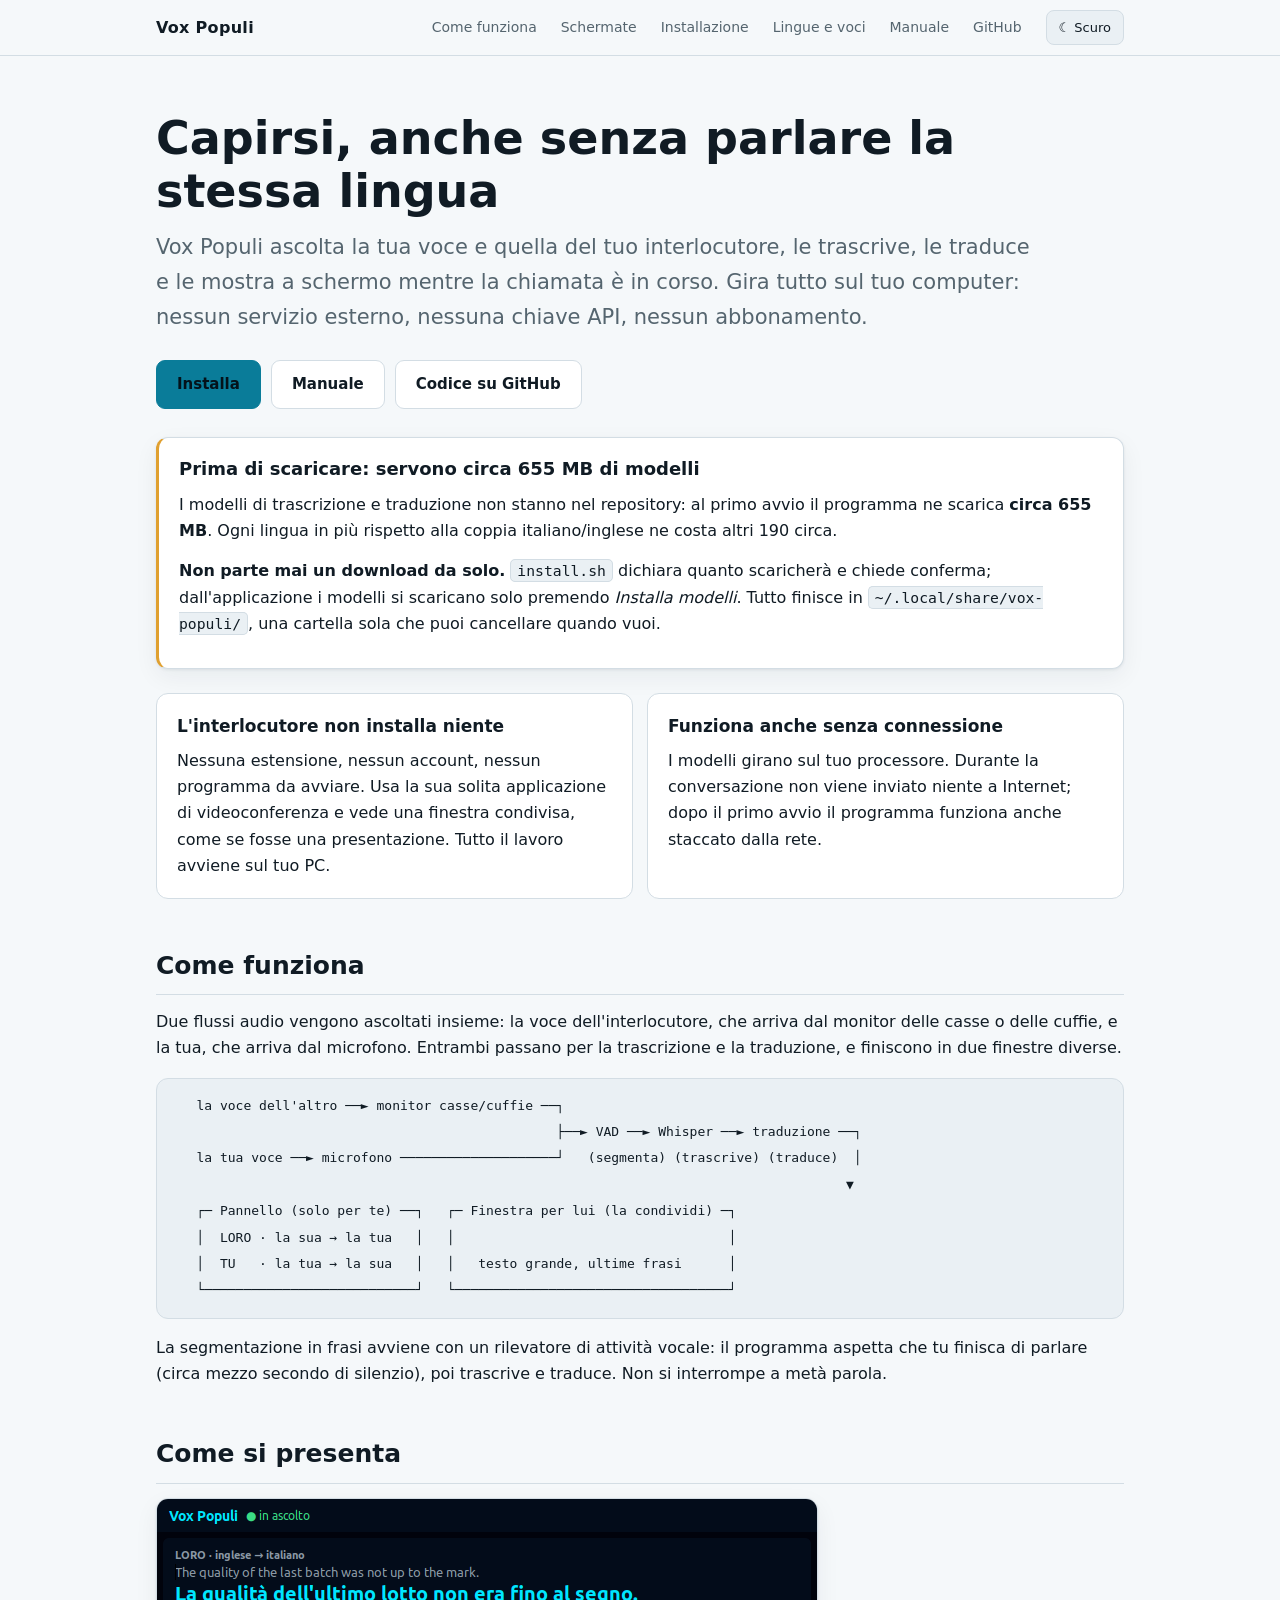
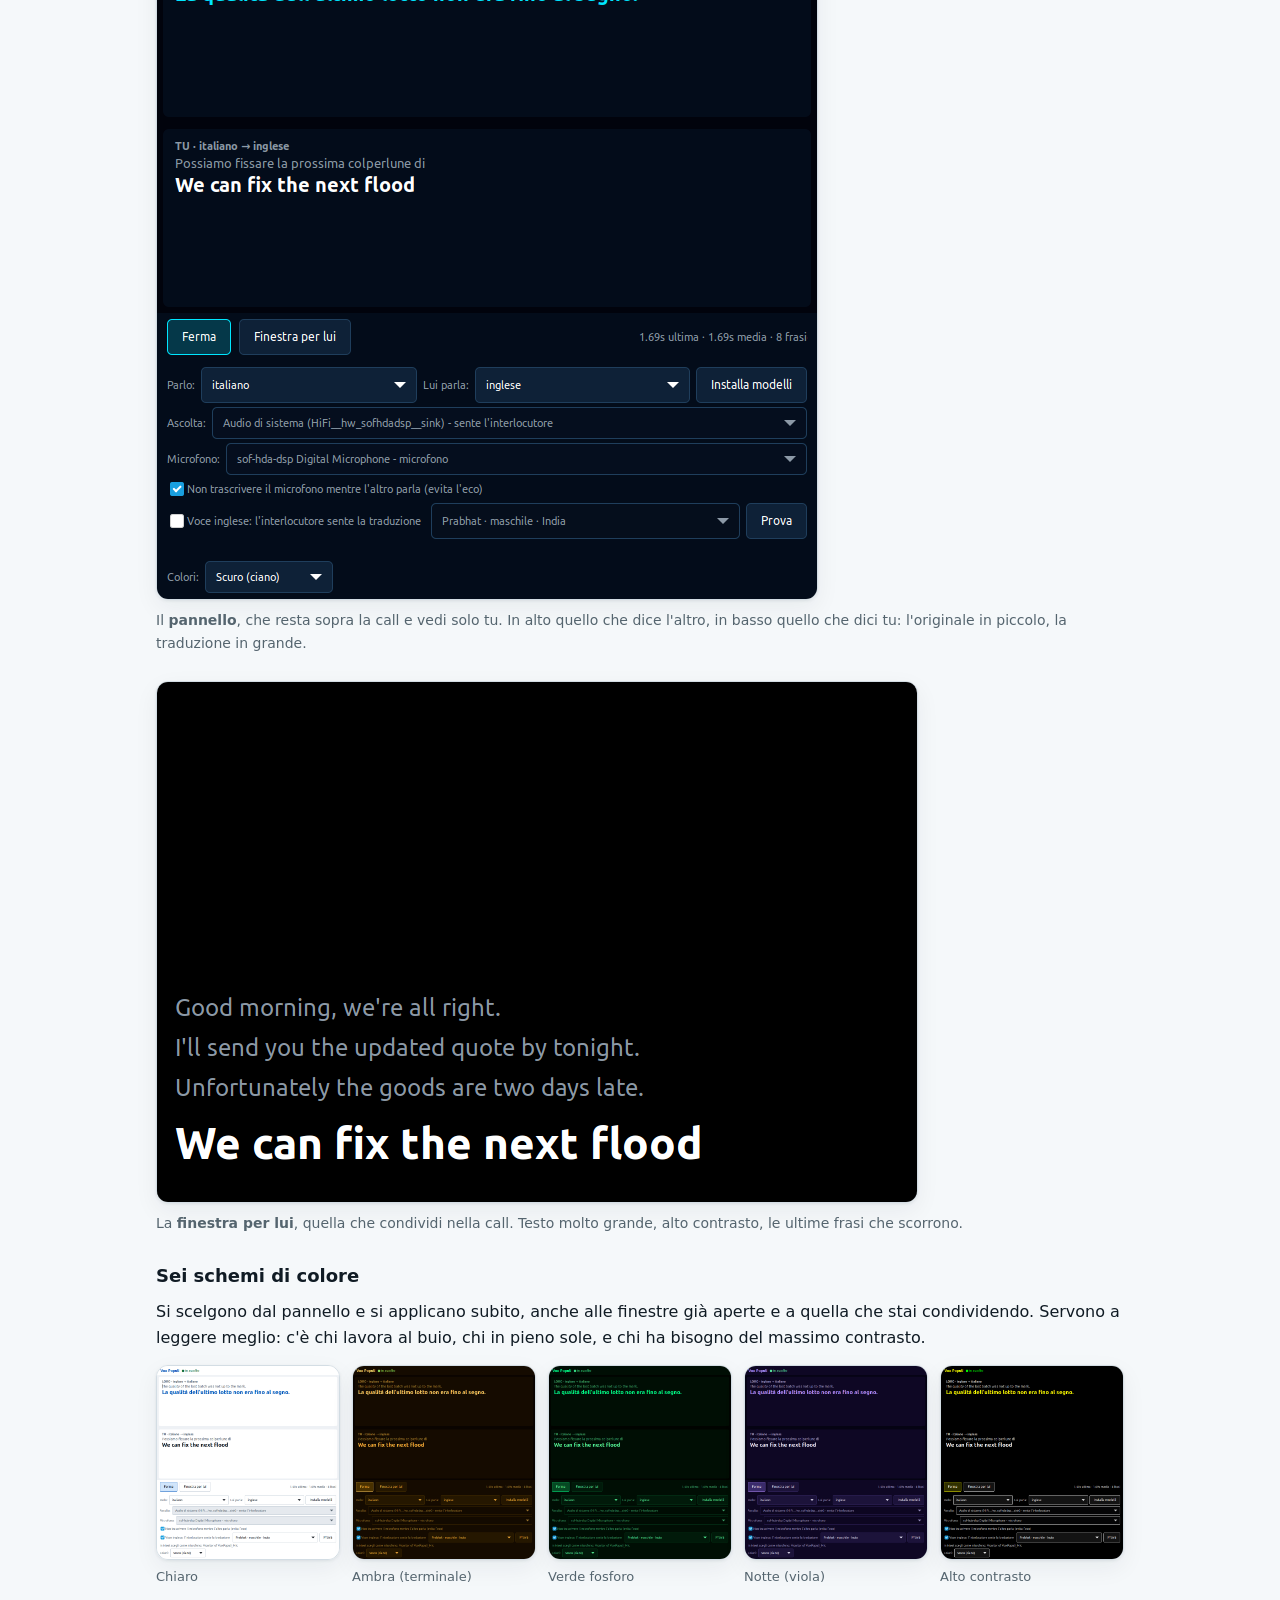
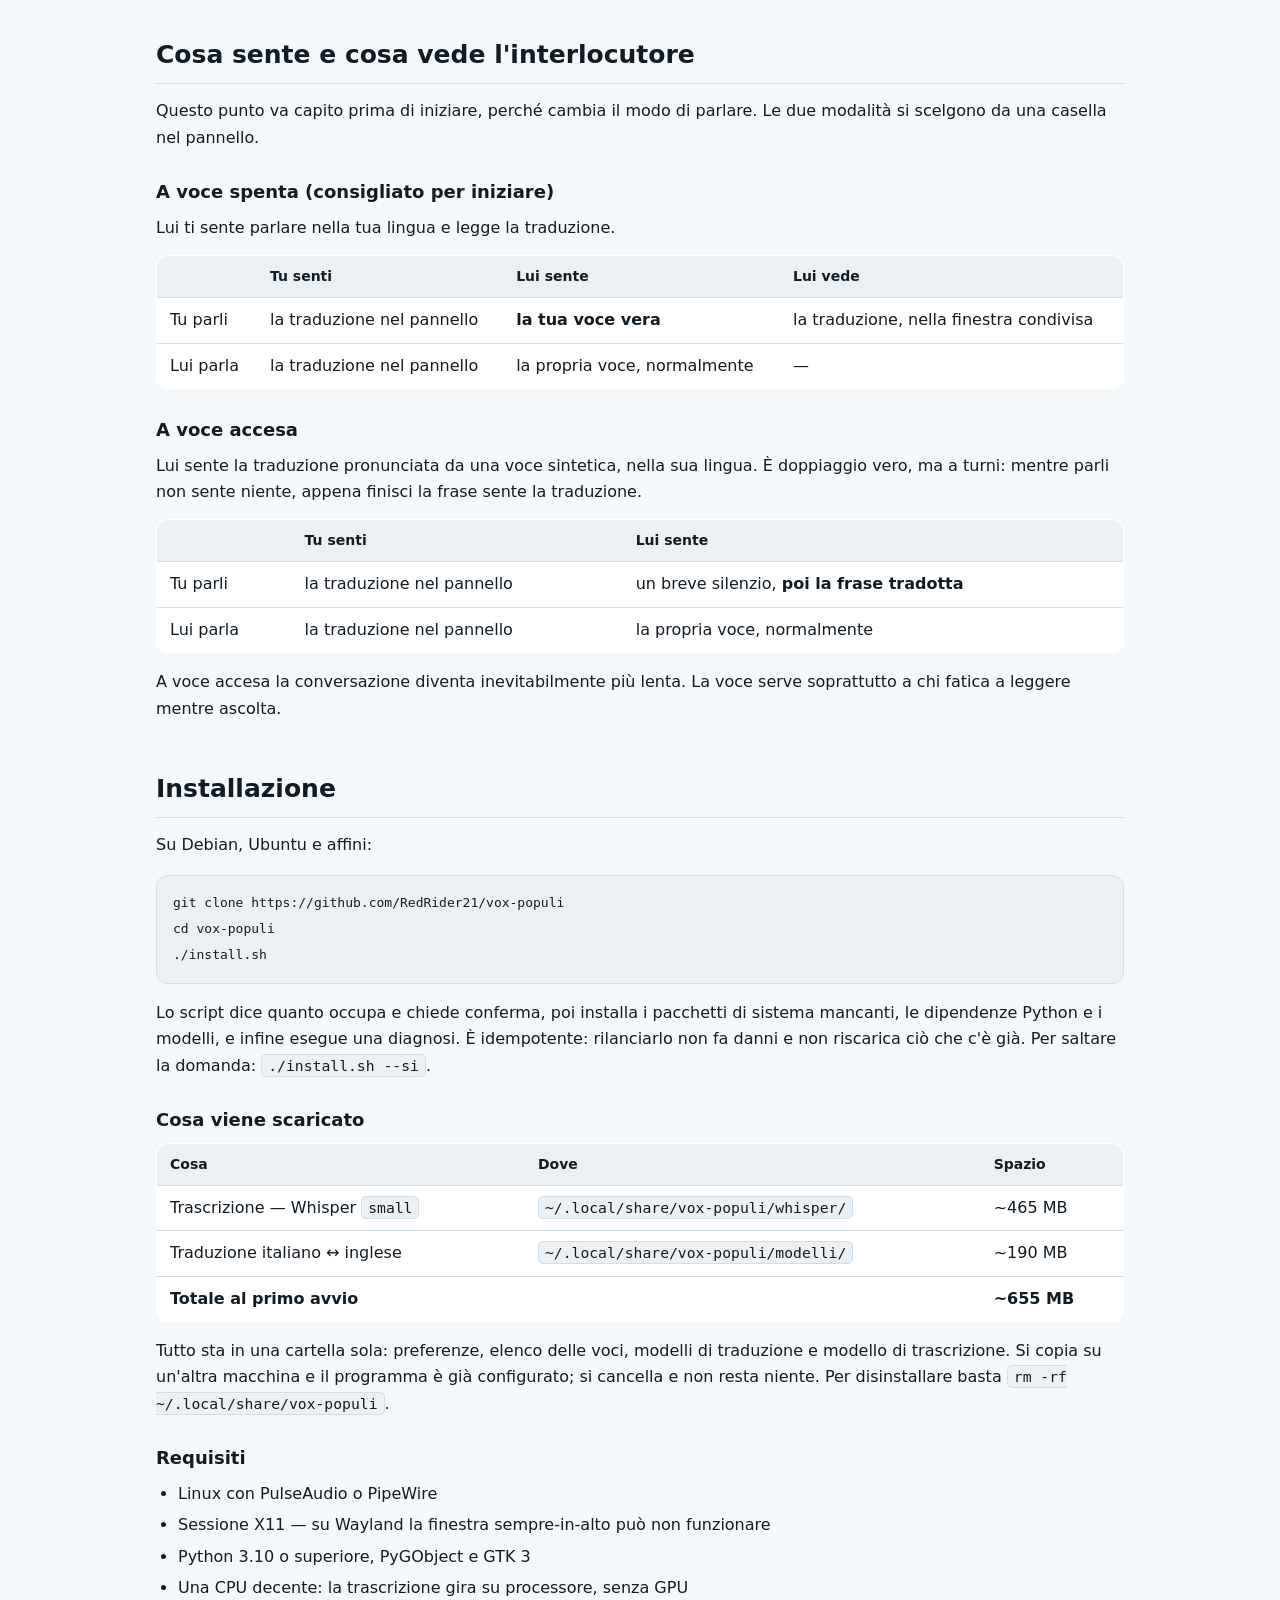
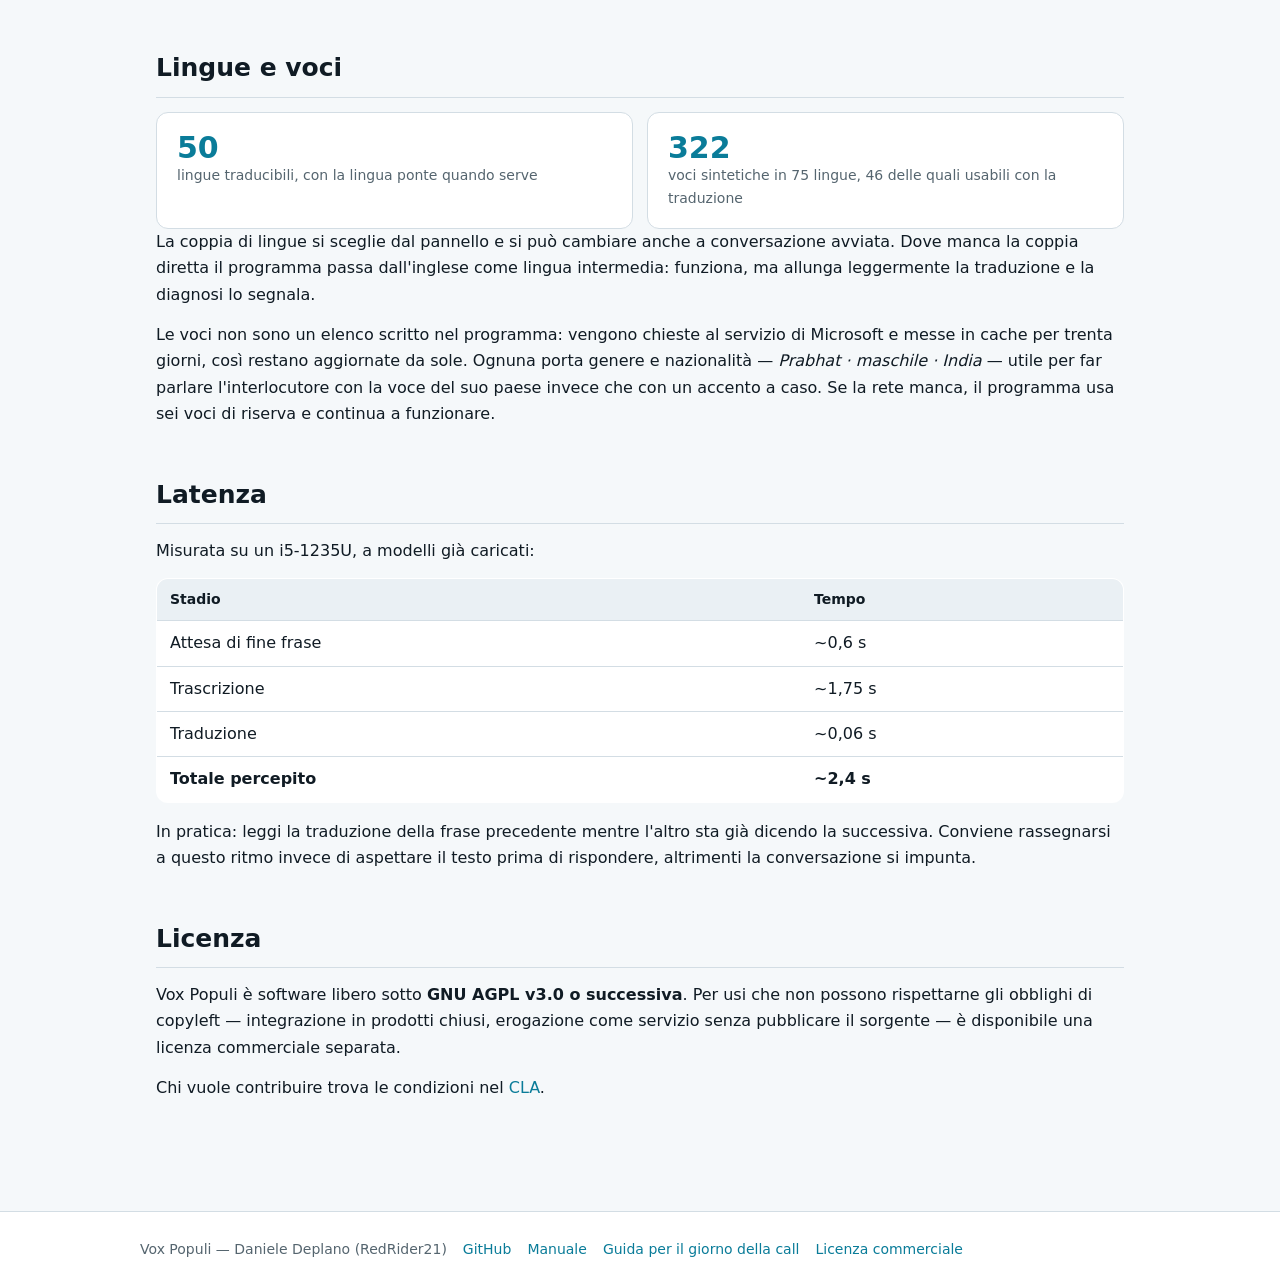
==== docs/index.html @ bb4cc0db "Sito del progetto con temi chiaro e scuro Tre pagine in docs/, senza dipendenze esterne: index.html " ====
<!DOCTYPE html>
<html lang="it">
<head>
<meta charset="utf-8">
<meta name="viewport" content="width=device-width, initial-scale=1">
<title>Vox Populi — traduzione simultanea per le videochiamate</title>
<meta name="description" content="Sottotitoli e voce tradotti in tempo reale per Google Meet e le altre videochiamate. Tutto in locale, nessun servizio esterno, nessuna chiave API. L'interlocutore non deve installare niente.">
<link rel="stylesheet" href="stile.css">
</head>
<body>

<header class="top">
  <div class="riga">
    <span class="marchio">Vox Populi</span>
    <nav>
      <a href="#come-funziona">Come funziona</a>
      <a href="#schermate">Schermate</a>
      <a href="#installazione">Installazione</a>
      <a href="#lingue">Lingue e voci</a>
      <a href="manuale.html">Manuale</a>
      <a href="https://github.com/RedRider21/vox-populi">GitHub</a>
    </nav>
    <button id="cambia-tema" type="button">☾ Scuro</button>
  </div>
</header>

<div class="eroe">
  <h1>Capirsi, anche senza parlare la stessa lingua</h1>
  <p class="sottotitolo">
    Vox Populi ascolta la tua voce e quella del tuo interlocutore, le trascrive,
    le traduce e le mostra a schermo mentre la chiamata è in corso. Gira tutto
    sul tuo computer: nessun servizio esterno, nessuna chiave API, nessun
    abbonamento.
  </p>
  <div class="pulsanti">
    <a class="pulsante principale" href="#installazione">Installa</a>
    <a class="pulsante" href="manuale.html">Manuale</a>
    <a class="pulsante" href="https://github.com/RedRider21/vox-populi">Codice su GitHub</a>
  </div>
</div>

<main>

<section>
  <div class="avviso attenzione">
    <h3>Prima di scaricare: servono circa 655 MB di modelli</h3>
    <p>
      I modelli di trascrizione e traduzione non stanno nel repository: al primo
      avvio il programma ne scarica <strong>circa 655 MB</strong>. Ogni lingua in
      più rispetto alla coppia italiano/inglese ne costa altri 190 circa.
    </p>
    <p>
      <strong>Non parte mai un download da solo.</strong> <code>install.sh</code>
      dichiara quanto scaricherà e chiede conferma; dall'applicazione i modelli si
      scaricano solo premendo <em>Installa modelli</em>. Tutto finisce in
      <code>~/.local/share/vox-populi/</code>, una cartella sola che puoi
      cancellare quando vuoi.
    </p>
  </div>

  <div class="griglia due">
    <div class="scheda">
      <h3>L'interlocutore non installa niente</h3>
      <p>
        Nessuna estensione, nessun account, nessun programma da avviare. Usa la
        sua solita applicazione di videoconferenza e vede una finestra condivisa,
        come se fosse una presentazione. Tutto il lavoro avviene sul tuo PC.
      </p>
    </div>
    <div class="scheda">
      <h3>Funziona anche senza connessione</h3>
      <p>
        I modelli girano sul tuo processore. Durante la conversazione non viene
        inviato niente a Internet; dopo il primo avvio il programma funziona
        anche staccato dalla rete.
      </p>
    </div>
  </div>
</section>

<section id="come-funziona">
  <h2>Come funziona</h2>
  <p>
    Due flussi audio vengono ascoltati insieme: la voce dell'interlocutore, che
    arriva dal monitor delle casse o delle cuffie, e la tua, che arriva dal
    microfono. Entrambi passano per la trascrizione e la traduzione, e finiscono
    in due finestre diverse.
  </p>
<pre><code>   la voce dell'altro ──► monitor casse/cuffie ──┐
                                                 ├──► VAD ──► Whisper ──► traduzione ──┐
   la tua voce ──► microfono ────────────────────┘   (segmenta) (trascrive) (traduce)  │
                                                                                      ▼
   ┌─ Pannello (solo per te) ──┐   ┌─ Finestra per lui (la condividi) ─┐
   │  LORO · la sua → la tua   │   │                                   │
   │  TU   · la tua → la sua   │   │   testo grande, ultime frasi      │
   └───────────────────────────┘   └───────────────────────────────────┘</code></pre>
  <p>
    La segmentazione in frasi avviene con un rilevatore di attività vocale: il
    programma aspetta che tu finisca di parlare (circa mezzo secondo di
    silenzio), poi trascrive e traduce. Non si interrompe a metà parola.
  </p>
</section>

<section id="schermate">
  <h2>Come si presenta</h2>

  <figure>
    <img src="img/pannello.png" alt="Il pannello con la conversazione in corso: in alto la traduzione di quello che dice l'interlocutore, in basso la propria">
    <figcaption>
      Il <strong>pannello</strong>, che resta sopra la call e vedi solo tu. In alto
      quello che dice l'altro, in basso quello che dici tu: l'originale in piccolo,
      la traduzione in grande.
    </figcaption>
  </figure>

  <figure>
    <img src="img/speaker.png" alt="La finestra condivisa con le frasi tradotte in testo molto grande">
    <figcaption>
      La <strong>finestra per lui</strong>, quella che condividi nella call. Testo
      molto grande, alto contrasto, le ultime frasi che scorrono.
    </figcaption>
  </figure>

  <h3>Sei schemi di colore</h3>
  <p>
    Si scelgono dal pannello e si applicano subito, anche alle finestre già
    aperte e a quella che stai condividendo. Servono a leggere meglio: c'è chi
    lavora al buio, chi in pieno sole, e chi ha bisogno del massimo contrasto.
  </p>
  <div class="temi">
    <figure>
      <img src="img/tema-chiaro.png" alt="Tema chiaro">
      <figcaption>Chiaro</figcaption>
    </figure>
    <figure>
      <img src="img/tema-ambra.png" alt="Tema ambra, colori da terminale">
      <figcaption>Ambra (terminale)</figcaption>
    </figure>
    <figure>
      <img src="img/tema-verde.png" alt="Tema verde fosforo">
      <figcaption>Verde fosforo</figcaption>
    </figure>
    <figure>
      <img src="img/tema-notte.png" alt="Tema notte, viola">
      <figcaption>Notte (viola)</figcaption>
    </figure>
    <figure>
      <img src="img/tema-contrasto.png" alt="Tema ad alto contrasto, bianco su nero">
      <figcaption>Alto contrasto</figcaption>
    </figure>
  </div>
</section>

<section>
  <h2>Cosa sente e cosa vede l'interlocutore</h2>
  <p>
    Questo punto va capito prima di iniziare, perché cambia il modo di parlare.
    Le due modalità si scelgono da una casella nel pannello.
  </p>

  <h3>A voce spenta (consigliato per iniziare)</h3>
  <p>Lui ti sente parlare nella tua lingua e legge la traduzione.</p>
  <table>
    <tr><th></th><th>Tu senti</th><th>Lui sente</th><th>Lui vede</th></tr>
    <tr><td>Tu parli</td><td>la traduzione nel pannello</td><td><strong>la tua voce vera</strong></td><td>la traduzione, nella finestra condivisa</td></tr>
    <tr><td>Lui parla</td><td>la traduzione nel pannello</td><td>la propria voce, normalmente</td><td>—</td></tr>
  </table>

  <h3>A voce accesa</h3>
  <p>
    Lui sente la traduzione pronunciata da una voce sintetica, nella sua lingua.
    È doppiaggio vero, ma a turni: mentre parli non sente niente, appena finisci
    la frase sente la traduzione.
  </p>
  <table>
    <tr><th></th><th>Tu senti</th><th>Lui sente</th></tr>
    <tr><td>Tu parli</td><td>la traduzione nel pannello</td><td>un breve silenzio, <strong>poi la frase tradotta</strong></td></tr>
    <tr><td>Lui parla</td><td>la traduzione nel pannello</td><td>la propria voce, normalmente</td></tr>
  </table>
  <p>
    A voce accesa la conversazione diventa inevitabilmente più lenta. La voce
    serve soprattutto a chi fatica a leggere mentre ascolta.
  </p>
</section>

<section id="installazione">
  <h2>Installazione</h2>
  <p>Su Debian, Ubuntu e affini:</p>
<pre><code>git clone https://github.com/RedRider21/vox-populi
cd vox-populi
./install.sh</code></pre>
  <p>
    Lo script dice quanto occupa e chiede conferma, poi installa i pacchetti di
    sistema mancanti, le dipendenze Python e i modelli, e infine esegue una
    diagnosi. È idempotente: rilanciarlo non fa danni e non riscarica ciò che
    c'è già. Per saltare la domanda: <code>./install.sh --si</code>.
  </p>

  <h3>Cosa viene scaricato</h3>
  <table>
    <tr><th>Cosa</th><th>Dove</th><th>Spazio</th></tr>
    <tr><td>Trascrizione — Whisper <code>small</code></td><td><code>~/.local/share/vox-populi/whisper/</code></td><td>~465 MB</td></tr>
    <tr><td>Traduzione italiano ↔ inglese</td><td><code>~/.local/share/vox-populi/modelli/</code></td><td>~190 MB</td></tr>
    <tr><td><strong>Totale al primo avvio</strong></td><td></td><td><strong>~655 MB</strong></td></tr>
  </table>
  <p>
    Tutto sta in una cartella sola: preferenze, elenco delle voci, modelli di
    traduzione e modello di trascrizione. Si copia su un'altra macchina e il
    programma è già configurato; si cancella e non resta niente. Per
    disinstallare basta <code>rm -rf ~/.local/share/vox-populi</code>.
  </p>

  <h3>Requisiti</h3>
  <ul>
    <li>Linux con PulseAudio o PipeWire</li>
    <li>Sessione X11 — su Wayland la finestra sempre-in-alto può non funzionare</li>
    <li>Python 3.10 o superiore, PyGObject e GTK 3</li>
    <li>Una CPU decente: la trascrizione gira su processore, senza GPU</li>
  </ul>
</section>

<section id="lingue">
  <h2>Lingue e voci</h2>
  <div class="griglia due">
    <div class="scheda">
      <div class="numero">50</div>
      <div class="etichetta">lingue traducibili, con la lingua ponte quando serve</div>
    </div>
    <div class="scheda">
      <div class="numero">322</div>
      <div class="etichetta">voci sintetiche in 75 lingue, 46 delle quali usabili con la traduzione</div>
    </div>
  </div>
  <p>
    La coppia di lingue si sceglie dal pannello e si può cambiare anche a
    conversazione avviata. Dove manca la coppia diretta il programma passa
    dall'inglese come lingua intermedia: funziona, ma allunga leggermente la
    traduzione e la diagnosi lo segnala.
  </p>
  <p>
    Le voci non sono un elenco scritto nel programma: vengono chieste al
    servizio di Microsoft e messe in cache per trenta giorni, così restano
    aggiornate da sole. Ognuna porta genere e nazionalità — <em>Prabhat ·
    maschile · India</em> — utile per far parlare l'interlocutore con la voce del
    suo paese invece che con un accento a caso. Se la rete manca, il programma
    usa sei voci di riserva e continua a funzionare.
  </p>
</section>

<section>
  <h2>Latenza</h2>
  <p>Misurata su un i5-1235U, a modelli già caricati:</p>
  <table>
    <tr><th>Stadio</th><th>Tempo</th></tr>
    <tr><td>Attesa di fine frase</td><td>~0,6 s</td></tr>
    <tr><td>Trascrizione</td><td>~1,75 s</td></tr>
    <tr><td>Traduzione</td><td>~0,06 s</td></tr>
    <tr><td><strong>Totale percepito</strong></td><td><strong>~2,4 s</strong></td></tr>
  </table>
  <p>
    In pratica: leggi la traduzione della frase precedente mentre l'altro sta già
    dicendo la successiva. Conviene rassegnarsi a questo ritmo invece di
    aspettare il testo prima di rispondere, altrimenti la conversazione si
    impunta.
  </p>
</section>

<section>
  <h2>Licenza</h2>
  <p>
    Vox Populi è software libero sotto <strong>GNU AGPL v3.0 o successiva</strong>.
    Per usi che non possono rispettarne gli obblighi di copyleft — integrazione in
    prodotti chiusi, erogazione come servizio senza pubblicare il sorgente — è
    disponibile una licenza commerciale separata.
  </p>
  <p>
    Chi vuole contribuire trova le condizioni nel
    <a href="https://github.com/RedRider21/vox-populi/blob/master/CLA.md">CLA</a>.
  </p>
</section>

</main>

<footer>
  <div class="riga">
    <span>Vox Populi — Daniele Deplano (RedRider21)</span>
    <a href="https://github.com/RedRider21/vox-populi">GitHub</a>
    <a href="manuale.html">Manuale</a>
    <a href="guida-call.html">Guida per il giorno della call</a>
    <a href="https://github.com/RedRider21/vox-populi/blob/master/COMMERCIAL.md">Licenza commerciale</a>
  </div>
</footer>

<button id="torna-su" type="button" aria-label="Torna su">↑</button>

<script src="sito.js"></script>
</body>
</html>
---- docs/stile.css ----
/* Vox Populi - foglio di stile del sito. Nessuna dipendenza esterna.
   Due temi, chiaro e scuro: di serie segue le preferenze del sistema, il
   pulsante in alto a destra ne forza uno e lo ricorda.
   I colori sono quelli del tema "scuro" dell'applicazione, cosi' il sito e
   il programma si somigliano. */

:root {
  --accent: #0a7c99;
  --accent-forte: #00b8d4;
  --fondo: #f5f8fa;
  --fondo-2: #ffffff;
  --fondo-3: #eaf0f4;
  --testo: #101b24;
  --testo-tenue: #55656f;
  --bordo: #d3dde4;
  --ombra: 0 1px 3px rgba(16,40,55,.08), 0 8px 24px rgba(16,40,55,.06);
  --raggio: 12px;
  --larghezza: 1000px;
}

html[data-tema="scuro"] {
  --accent: #00e5ff;
  --accent-forte: #7df3ff;
  --fondo: #050a14;
  --fondo-2: #0a1422;
  --fondo-3: #0b1a28;
  --testo: #d6f6ff;
  --testo-tenue: #7fa3b3;
  --bordo: #17293a;
  --ombra: 0 1px 3px rgba(0,0,0,.5), 0 10px 30px rgba(0,0,0,.45);
}

@media (prefers-color-scheme: dark) {
  html:not([data-tema="chiaro"]) {
    --accent: #00e5ff;
    --accent-forte: #7df3ff;
    --fondo: #050a14;
    --fondo-2: #0a1422;
    --fondo-3: #0b1a28;
    --testo: #d6f6ff;
    --testo-tenue: #7fa3b3;
    --bordo: #17293a;
    --ombra: 0 1px 3px rgba(0,0,0,.5), 0 10px 30px rgba(0,0,0,.45);
  }
}

* { box-sizing: border-box; }

body {
  margin: 0;
  background: var(--fondo);
  color: var(--testo);
  font: 16px/1.65 system-ui, -apple-system, "Segoe UI", Cantarell, sans-serif;
  -webkit-font-smoothing: antialiased;
}

a { color: var(--accent); text-decoration: none; }
a:hover { text-decoration: underline; }

img { max-width: 100%; height: auto; }

/* ------------------------------------------------------- intestazione ---- */
header.top {
  position: sticky; top: 0; z-index: 50;
  background: var(--fondo);
  border-bottom: 1px solid var(--bordo);
}
.top .riga {
  max-width: var(--larghezza); margin: 0 auto; padding: 10px 16px;
  display: flex; align-items: center; gap: 14px;
}
.top .marchio { font-weight: 700; letter-spacing: .3px; }
.top nav { margin-left: auto; display: flex; gap: 4px; align-items: center; }
.top nav a {
  color: var(--testo-tenue); padding: 6px 10px; border-radius: 8px;
  font-size: 14px;
}
.top nav a:hover { background: var(--fondo-3); color: var(--testo); text-decoration: none; }

#cambia-tema {
  background: var(--fondo-3); color: var(--testo);
  border: 1px solid var(--bordo); border-radius: 8px;
  padding: 6px 12px; font: inherit; font-size: 13px; cursor: pointer;
}
#cambia-tema:hover { border-color: var(--accent); }

/* --------------------------------------------------------------- testa ---- */
.eroe {
  max-width: var(--larghezza); margin: 0 auto; padding: 56px 16px 28px;
}
.eroe h1 {
  font-size: clamp(30px, 5vw, 46px); line-height: 1.15; margin: 0 0 12px;
}
.eroe .sottotitolo {
  font-size: clamp(17px, 2.2vw, 21px); color: var(--testo-tenue);
  margin: 0 0 26px; max-width: 42em;
}
.eroe .pulsanti { display: flex; flex-wrap: wrap; gap: 10px; }
.pulsante {
  display: inline-block; padding: 11px 20px; border-radius: 9px;
  border: 1px solid var(--bordo); background: var(--fondo-2);
  color: var(--testo); font-weight: 600; font-size: 15px;
}
.pulsante:hover { border-color: var(--accent); text-decoration: none; }
.pulsante.principale {
  background: var(--accent); border-color: var(--accent); color: #04121a;
}
.pulsante.principale:hover { background: var(--accent-forte); }

/* --------------------------------------------------------------- corpo ---- */
main { max-width: var(--larghezza); margin: 0 auto; padding: 0 16px 64px; }

section { margin: 0 0 46px; }
section h2 {
  font-size: 25px; margin: 0 0 14px; padding-bottom: 8px;
  border-bottom: 1px solid var(--bordo);
}
section h3 { font-size: 18px; margin: 26px 0 8px; }
p { margin: 0 0 14px; }
ul, ol { margin: 0 0 14px; padding-left: 22px; }
li { margin-bottom: 5px; }

code {
  font-family: ui-monospace, "Cascadia Code", "DejaVu Sans Mono", monospace;
  font-size: .92em; background: var(--fondo-3); padding: 2px 6px;
  border-radius: 5px; border: 1px solid var(--bordo);
}
pre {
  background: var(--fondo-3); border: 1px solid var(--bordo);
  border-radius: var(--raggio); padding: 14px 16px; overflow-x: auto;
}
pre code { background: none; border: none; padding: 0; font-size: 13px; }

table {
  width: 100%; border-collapse: collapse; margin: 0 0 16px;
  background: var(--fondo-2); border: 1px solid var(--bordo);
  border-radius: var(--raggio); overflow: hidden;
}
th, td { padding: 9px 13px; text-align: left; border-bottom: 1px solid var(--bordo); }
th { background: var(--fondo-3); font-size: 14px; }
tr:last-child td { border-bottom: none; }

/* riquadri ---------------------------------------------------------------- */
.avviso {
  background: var(--fondo-2); border: 1px solid var(--bordo);
  border-left: 3px solid var(--accent);
  border-radius: var(--raggio); padding: 16px 20px; margin: 0 0 24px;
  box-shadow: var(--ombra);
}
.avviso h3 { margin-top: 0; }
.avviso.attenzione { border-left-color: #e0a030; }
html[data-tema="scuro"] .avviso.attenzione { border-left-color: #ffcc66; }

.griglia { display: grid; gap: 14px; }
.griglia.due { grid-template-columns: repeat(auto-fit, minmax(280px, 1fr)); }
.scheda {
  background: var(--fondo-2); border: 1px solid var(--bordo);
  border-radius: var(--raggio); padding: 18px 20px;
}
.scheda h3 { margin-top: 0; font-size: 17px; }
.scheda p:last-child { margin-bottom: 0; }

.numero { font-size: 30px; font-weight: 700; color: var(--accent); line-height: 1.1; }
.numero + .etichetta { color: var(--testo-tenue); font-size: 14px; }

/* figure ------------------------------------------------------------------ */
figure { margin: 0 0 26px; }
figure img {
  border: 1px solid var(--bordo); border-radius: var(--raggio);
  box-shadow: var(--ombra); display: block;
}
figcaption {
  color: var(--testo-tenue); font-size: 14px; margin-top: 9px;
}
.temi { display: grid; gap: 12px; grid-template-columns: repeat(auto-fit, minmax(180px, 1fr)); }
.temi figure { margin: 0; }
.temi figcaption { margin-top: 6px; font-size: 13px; }

/* fondo ------------------------------------------------------------------- */
footer {
  border-top: 1px solid var(--bordo); background: var(--fondo-2);
  padding: 26px 16px; color: var(--testo-tenue); font-size: 14px;
}
footer .riga {
  max-width: var(--larghezza); margin: 0 auto;
  display: flex; flex-wrap: wrap; gap: 16px;
}

/* torna su ----------------------------------------------------------------- */
#torna-su {
  position: fixed; right: 18px; bottom: 18px; z-index: 60;
  width: 42px; height: 42px; border-radius: 50%;
  background: var(--fondo-2); color: var(--testo);
  border: 1px solid var(--bordo); box-shadow: var(--ombra);
  font-size: 17px; cursor: pointer;
  opacity: 0; pointer-events: none; transition: opacity .2s;
}
#torna-su.visibile { opacity: 1; pointer-events: auto; }
#torna-su:hover { border-color: var(--accent); }

@media (max-width: 600px) {
  .top nav { display: none; }
  .eroe { padding-top: 34px; }
  th, td { padding: 8px 10px; font-size: 14px; }
}
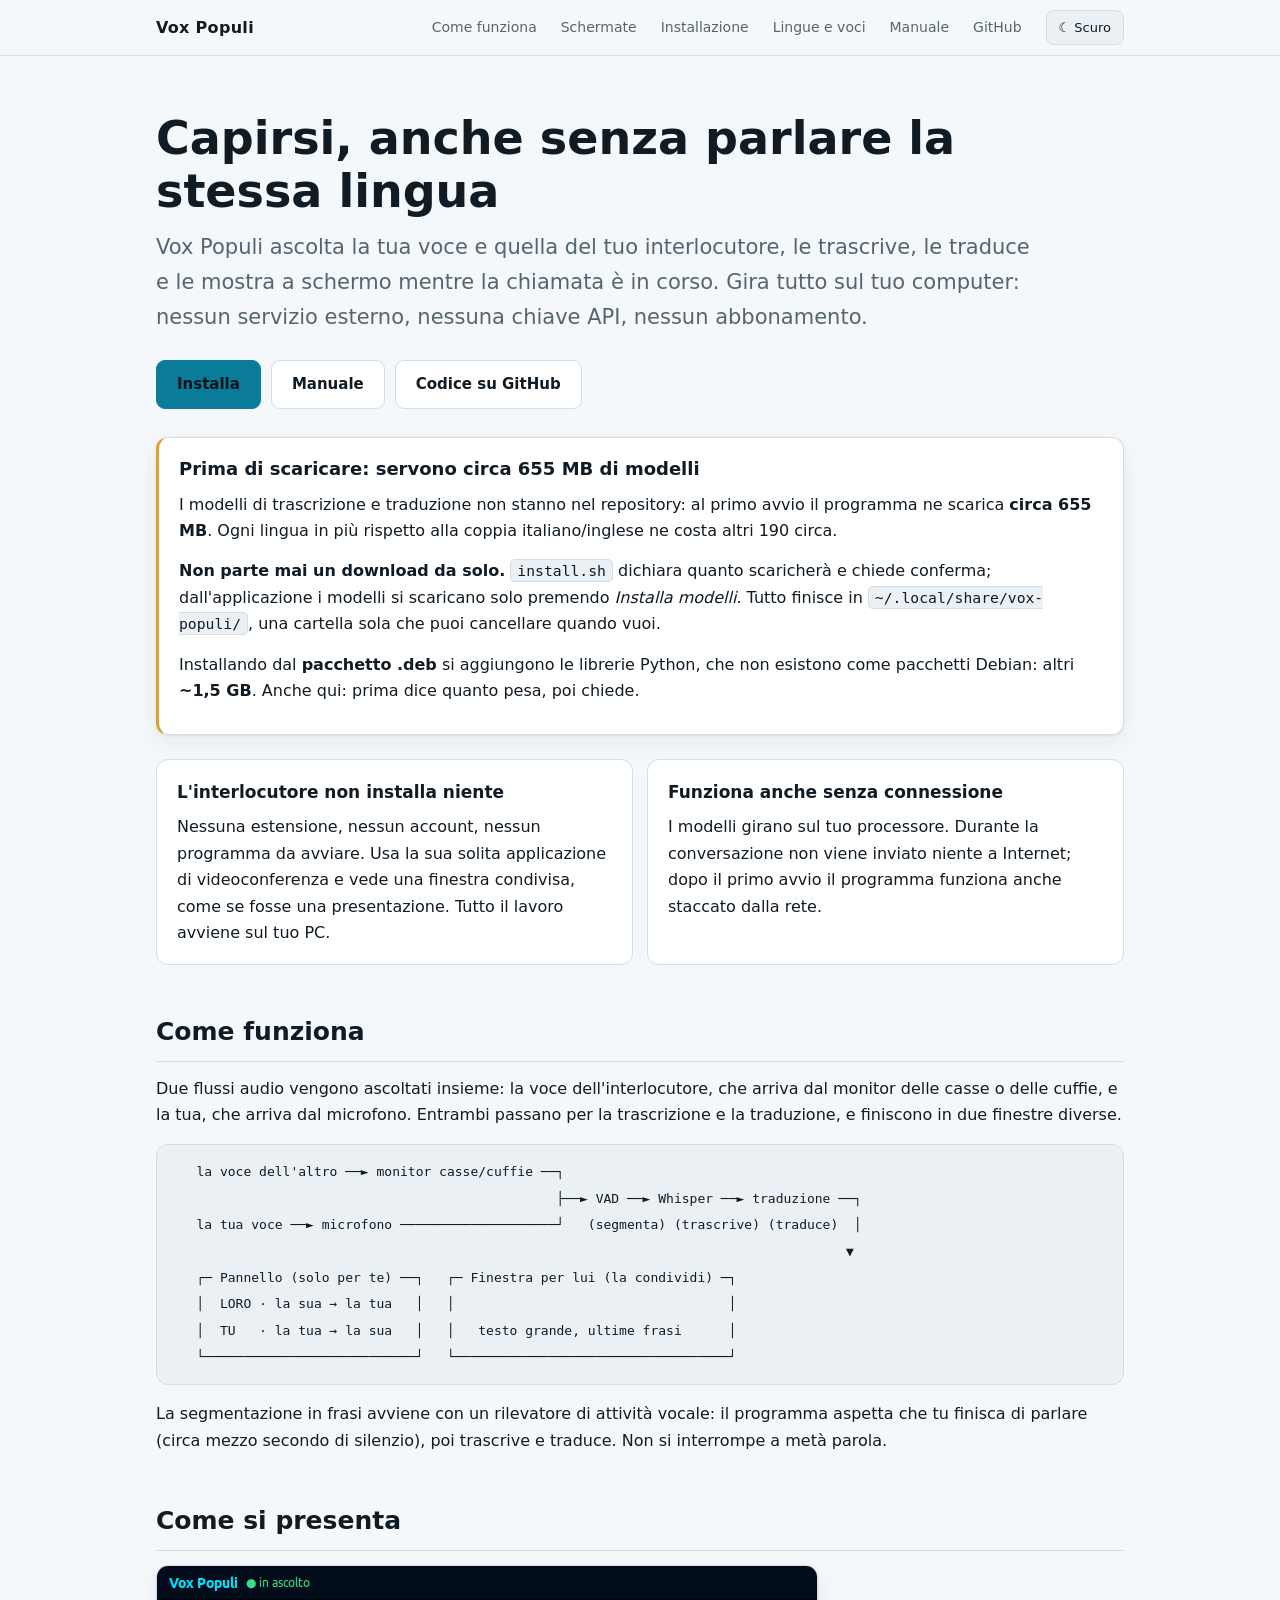
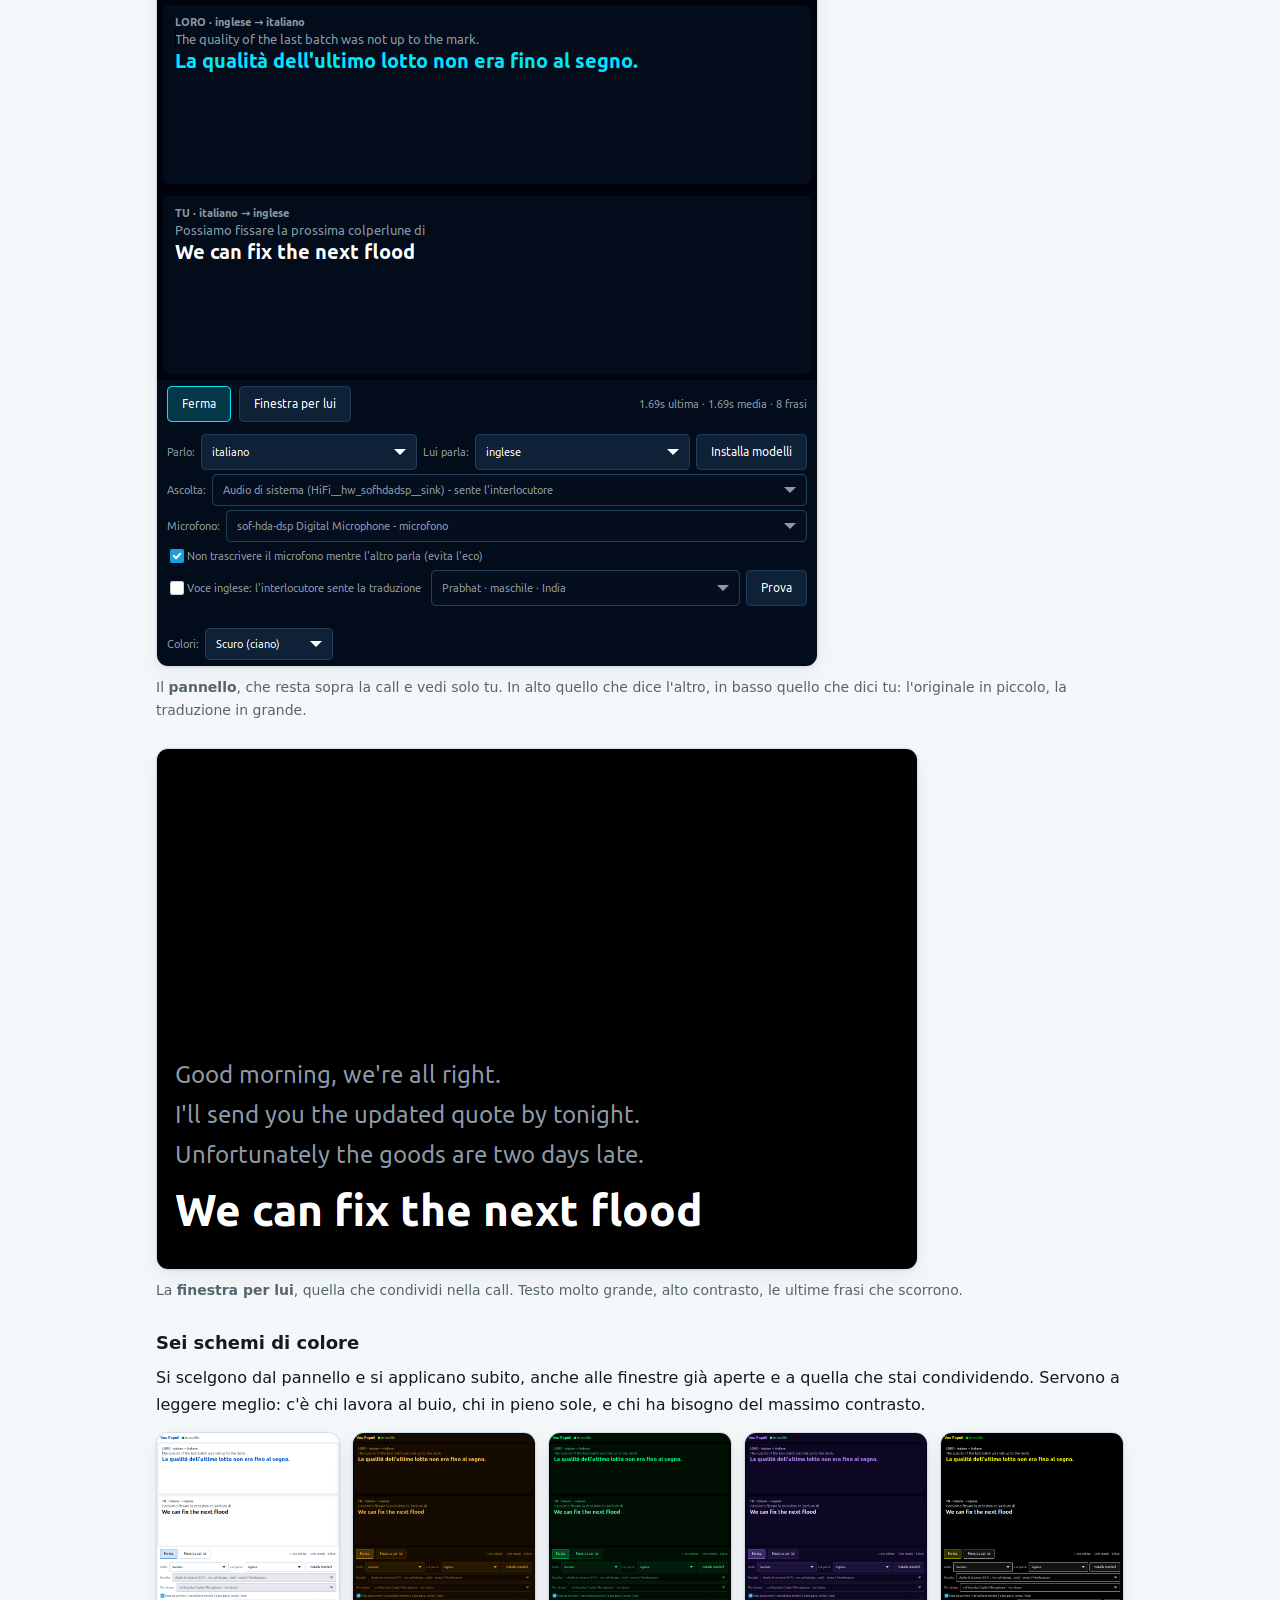
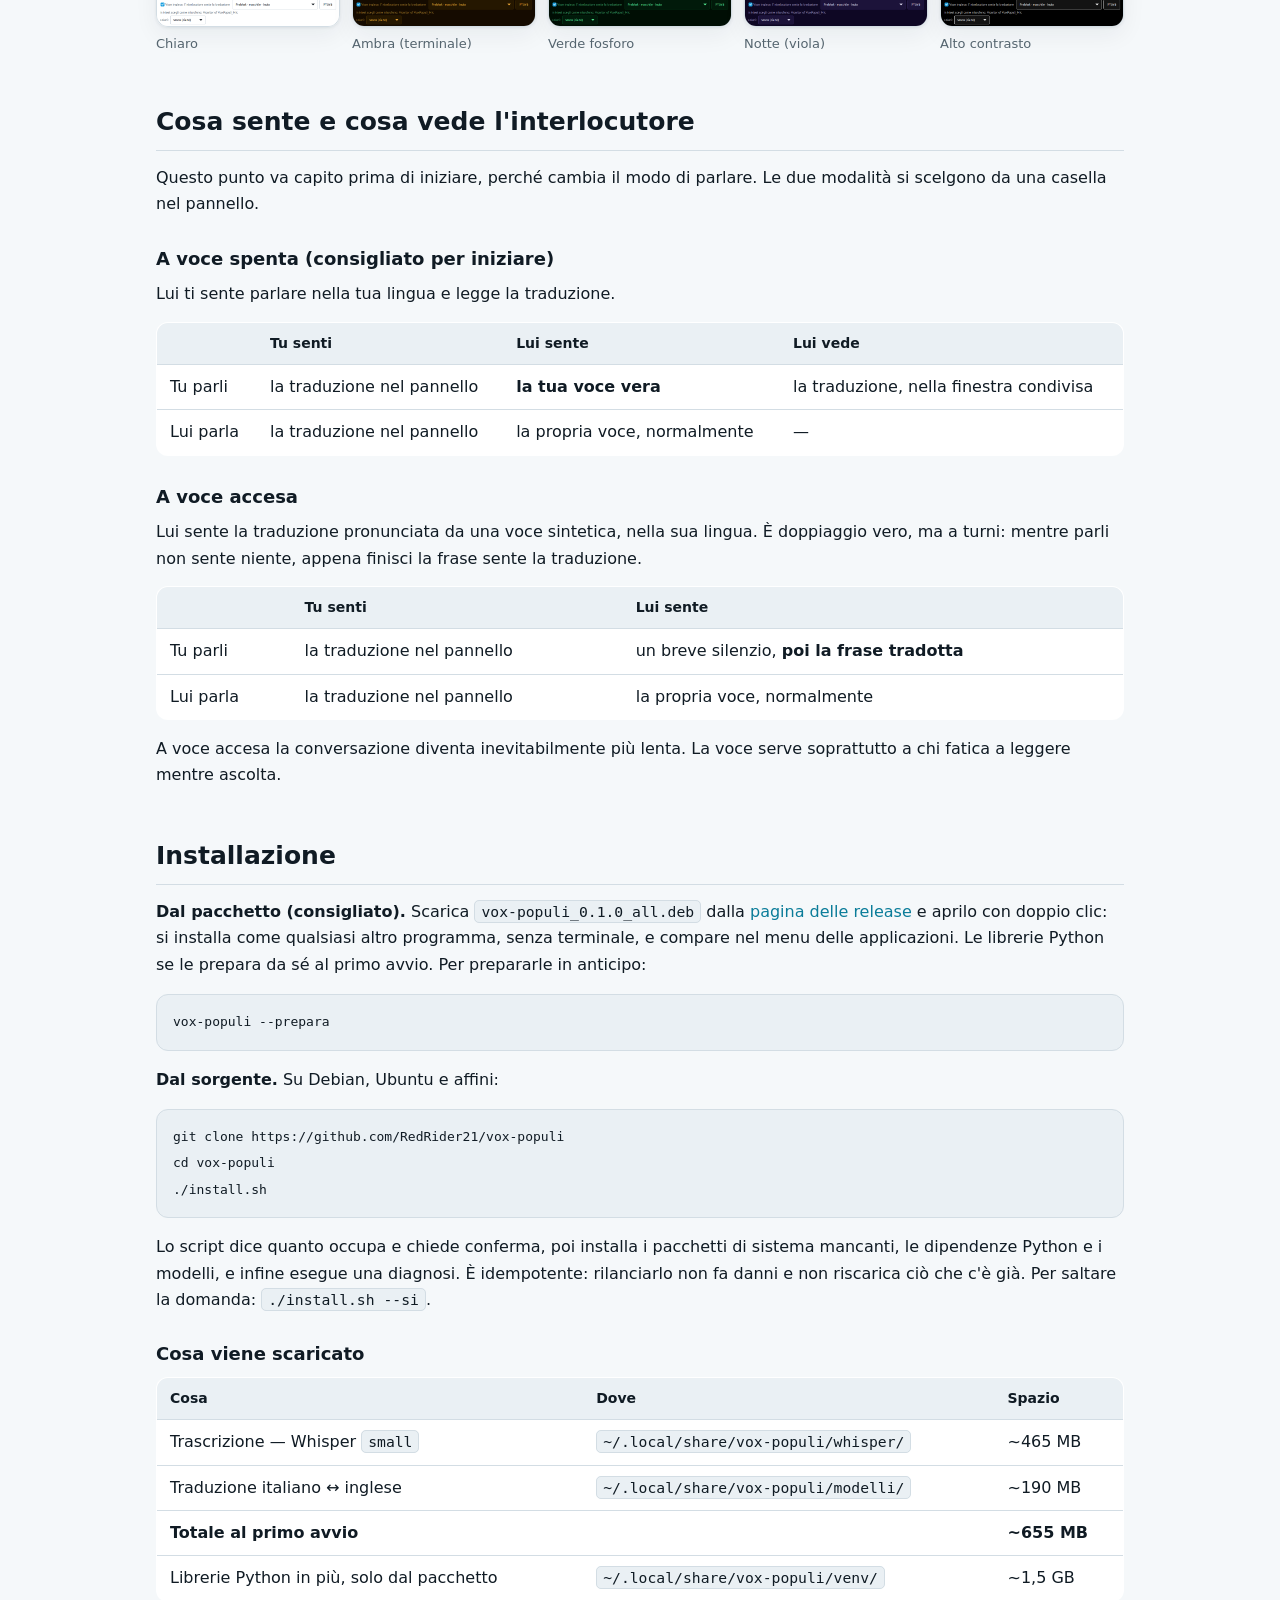
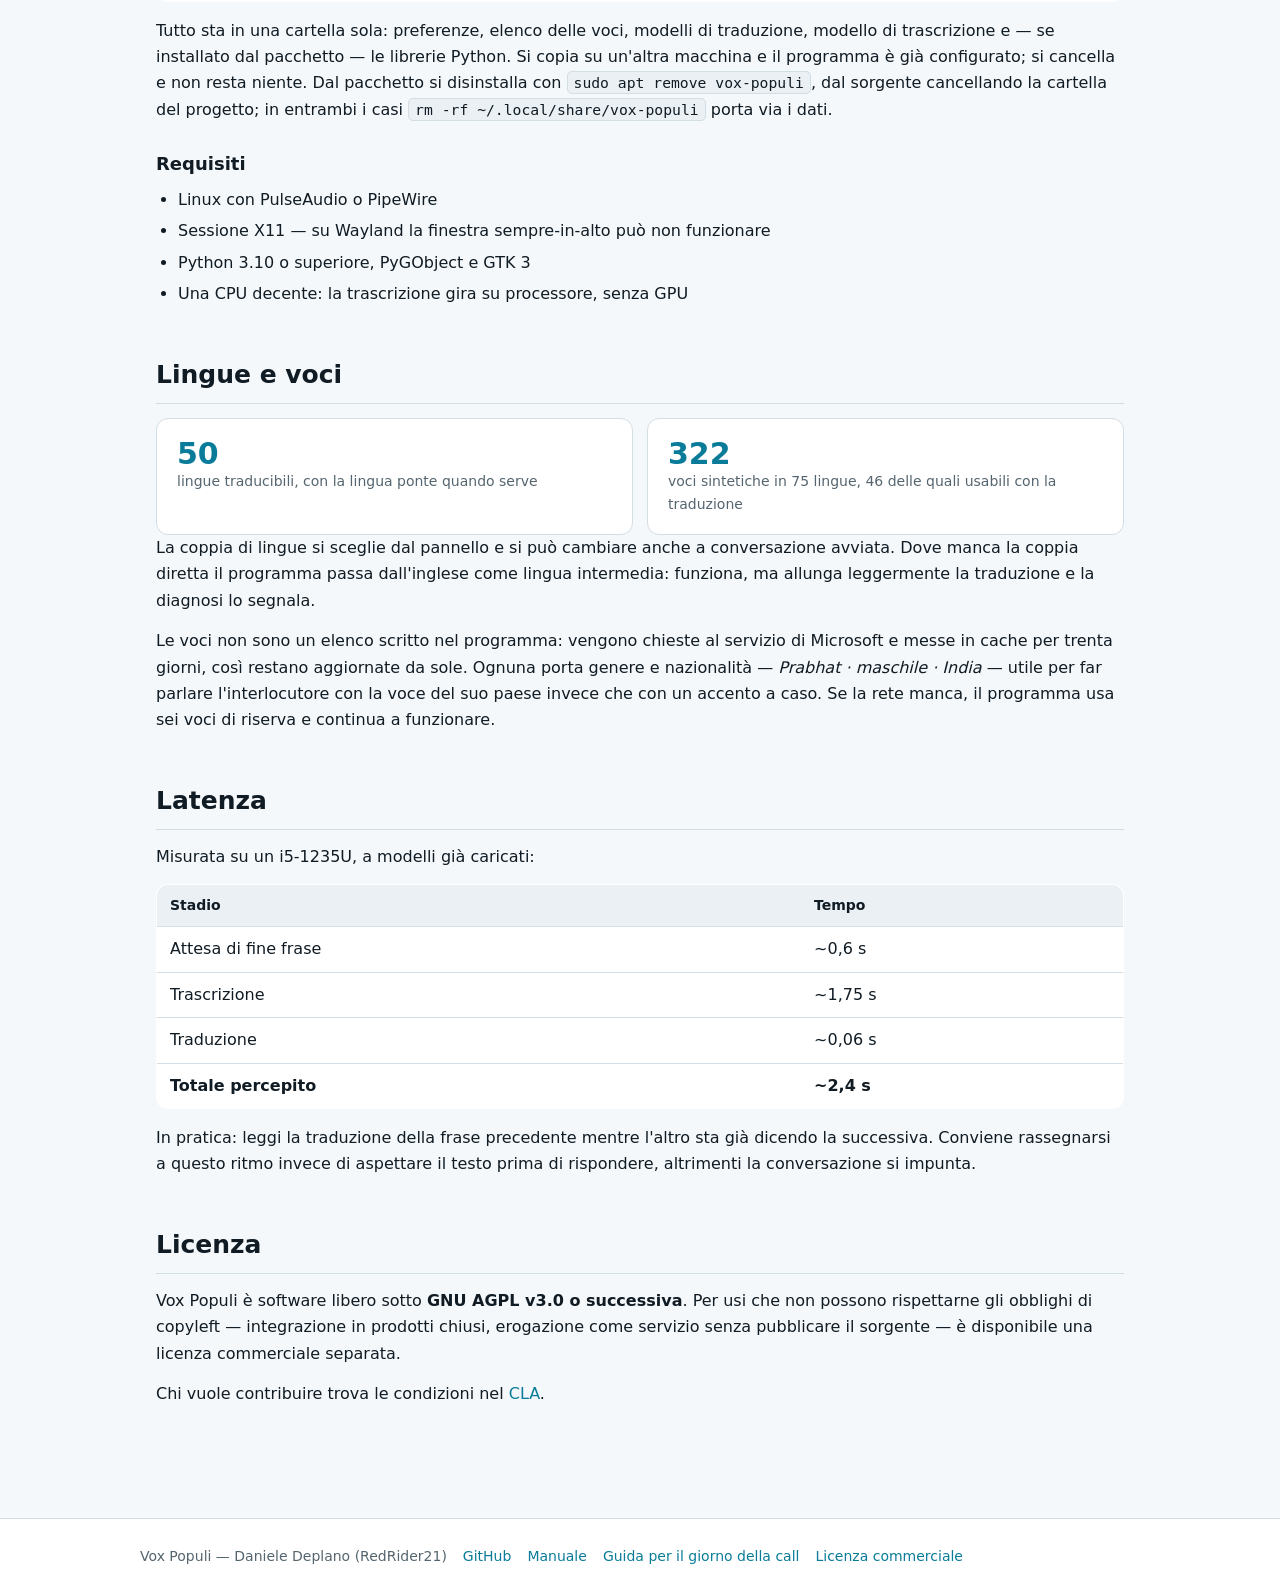
==== commit aeb11987: "README, manuale e sito: installazione dal pacchetto Le due strade (pacchetto e sorgente) sono spiega" ====
--- a/docs/index.html
+++ b/docs/index.html
@@ -55,6 +55,11 @@
       scaricano solo premendo <em>Installa modelli</em>. Tutto finisce in
       <code>~/.local/share/vox-populi/</code>, una cartella sola che puoi
       cancellare quando vuoi.
+    </p>
+    <p>
+      Installando dal <strong>pacchetto .deb</strong> si aggiungono le librerie
+      Python, che non esistono come pacchetti Debian: altri
+      <strong>~1,5 GB</strong>. Anche qui: prima dice quanto pesa, poi chiede.
     </p>
   </div>
 
@@ -185,7 +190,16 @@
 
 <section id="installazione">
   <h2>Installazione</h2>
-  <p>Su Debian, Ubuntu e affini:</p>
+
+  <p><strong>Dal pacchetto (consigliato).</strong> Scarica
+  <code>vox-populi_0.1.0_all.deb</code> dalla
+  <a href="https://github.com/RedRider21/vox-populi/releases/latest">pagina delle
+  release</a> e aprilo con doppio clic: si installa come qualsiasi altro
+  programma, senza terminale, e compare nel menu delle applicazioni. Le librerie
+  Python se le prepara da sé al primo avvio. Per prepararle in anticipo:</p>
+<pre><code>vox-populi --prepara</code></pre>
+
+  <p><strong>Dal sorgente.</strong> Su Debian, Ubuntu e affini:</p>
 <pre><code>git clone https://github.com/RedRider21/vox-populi
 cd vox-populi
 ./install.sh</code></pre>
@@ -202,12 +216,16 @@
     <tr><td>Trascrizione — Whisper <code>small</code></td><td><code>~/.local/share/vox-populi/whisper/</code></td><td>~465 MB</td></tr>
     <tr><td>Traduzione italiano ↔ inglese</td><td><code>~/.local/share/vox-populi/modelli/</code></td><td>~190 MB</td></tr>
     <tr><td><strong>Totale al primo avvio</strong></td><td></td><td><strong>~655 MB</strong></td></tr>
+    <tr><td>Librerie Python in più, solo dal pacchetto</td><td><code>~/.local/share/vox-populi/venv/</code></td><td>~1,5 GB</td></tr>
   </table>
   <p>
     Tutto sta in una cartella sola: preferenze, elenco delle voci, modelli di
-    traduzione e modello di trascrizione. Si copia su un'altra macchina e il
-    programma è già configurato; si cancella e non resta niente. Per
-    disinstallare basta <code>rm -rf ~/.local/share/vox-populi</code>.
+    traduzione, modello di trascrizione e — se installato dal pacchetto — le
+    librerie Python. Si copia su un'altra macchina e il programma è già
+    configurato; si cancella e non resta niente. Dal pacchetto si disinstalla con
+    <code>sudo apt remove vox-populi</code>, dal sorgente cancellando la cartella
+    del progetto; in entrambi i casi
+    <code>rm -rf ~/.local/share/vox-populi</code> porta via i dati.
   </p>
 
   <h3>Requisiti</h3>
